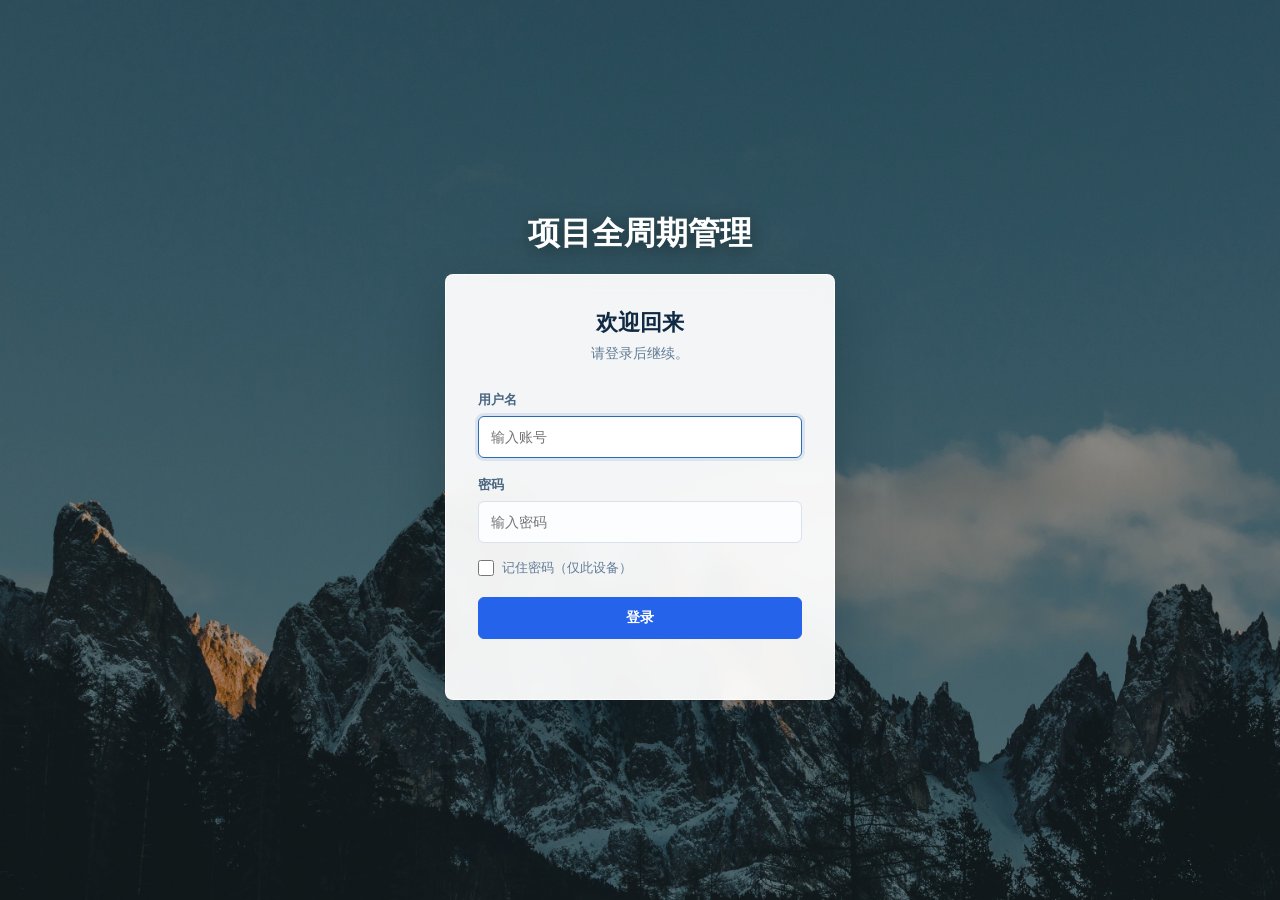
==== src/main/resources/static/login.html @ 6c6a0ad5 "前端改版：系统管理二级模块、左侧导航布局与蓝色主题 - 系统管理拆分为用户/角色/项目管理二级模块，侧栏可展开收起 - 登录默认进入系统管理；非管理员仅可见用户管理（只读） - 导航与按钮水波纹点击动" ====
<!DOCTYPE html>
<html lang="zh-CN">
<head>
  <meta charset="UTF-8">
  <meta name="viewport" content="width=device-width, initial-scale=1.0">
  <title>&#39033;&#30446;&#20840;&#21608;&#26399;&#31649;&#29702; - &#30331;&#24405;</title>
  <link rel="stylesheet" href="css/style.css?v=20260812-3">
  <style>
    :root {
      --ink: #102a43;
      --muted: #627d98;
      --line: #d9e2ec;
      --teal: #2563eb;
      --teal-dark: #1d4ed8;
      --blue: #2b6cb0;
    }
    body.auth-page {
      min-height: 100vh;
      display: grid;
      place-items: center;
      padding: 28px;
      background: #0c4652 url('images/login-mountain.jpg') center / cover no-repeat fixed;
      color: var(--ink);
    }
    body.auth-page::before {
      content: '';
      position: fixed;
      inset: 0;
      background: rgba(5, 31, 38, 0.36);
      pointer-events: none;
    }
    .auth-shell {
      position: relative;
      z-index: 1;
      width: min(92vw, 390px);
    }
    .auth-brand {
      margin-bottom: 22px;
      text-align: center;
      color: #fff;
      text-shadow: 0 3px 18px rgba(0, 0, 0, 0.42);
    }
    .auth-brand h1 {
      margin: 14px 0 0;
      font-size: 32px;
      line-height: 1.2;
      letter-spacing: 0;
    }
    .auth-card {
      width: 100%;
      padding: 34px 32px 28px;
      border: 1px solid rgba(255, 255, 255, 0.72);
      border-radius: 8px;
      background: rgba(255, 255, 255, 0.94);
      box-shadow: 0 22px 55px rgba(10, 31, 42, 0.28);
      backdrop-filter: blur(10px);
    }
    .auth-card h2 {
      margin: 0 0 8px;
      color: var(--ink);
      font-size: 22px;
      line-height: 1.25;
      text-align: center;
    }
    .auth-card > p {
      margin: 0 0 28px;
      color: var(--muted);
      font-size: 14px;
      text-align: center;
    }
    .auth-form label {
      display: block;
      margin-bottom: 18px;
      color: #486581;
      font-size: 13px;
      font-weight: 600;
    }
    .auth-form input[type="text"],
    .auth-form input[type="password"] {
      display: block;
      width: 100%;
      height: 42px;
      margin-top: 7px;
      padding: 0 12px;
      border: 1px solid var(--line);
      border-radius: 6px;
      background: #fbfdff;
      color: var(--ink);
      font-size: 14px;
      outline: none;
      transition: border-color 0.15s, box-shadow 0.15s, background 0.15s;
    }
    .auth-form input[type="text"]:focus,
    .auth-form input[type="password"]:focus {
      border-color: var(--blue);
      box-shadow: 0 0 0 3px rgba(43, 108, 176, 0.12);
      background: #fff;
    }
    .auth-remember {
      display: inline-flex !important;
      align-items: center;
      gap: 8px;
      margin: -2px 0 20px !important;
      color: var(--muted) !important;
      font-size: 13px !important;
      font-weight: 400 !important;
      cursor: pointer;
      user-select: none;
    }
    .auth-remember input {
      width: 16px;
      height: 16px;
      margin: 0;
      accent-color: var(--teal);
      cursor: pointer;
    }
    .auth-actions .btn {
      width: 100%;
      min-height: 42px;
      border-radius: 6px;
      background: var(--teal);
      border-color: var(--teal);
      font-weight: 600;
    }
    .auth-actions .btn:hover {
      background: var(--teal-dark);
      border-color: var(--teal-dark);
    }
    .auth-message {
      min-height: 20px;
      margin-top: 12px;
      color: #c0392b;
      font-size: 13px;
    }
    @media (max-width: 520px) {
      body.auth-page { padding: 18px; }
      .auth-brand h1 { font-size: 28px; }
      .auth-card { padding: 30px 24px 24px; }
    }
  </style>
</head>
<body class="auth-page">
  <main class="auth-shell">
    <header class="auth-brand">
      <h1>&#39033;&#30446;&#20840;&#21608;&#26399;&#31649;&#29702;</h1>
    </header>

    <section class="auth-card">
      <h2>&#27426;&#36814;&#22238;&#26469;</h2>
      <p>&#35831;&#30331;&#24405;&#21518;&#32487;&#32493;&#12290;</p>
      <form id="loginForm" class="auth-form">
        <label>&#29992;&#25143;&#21517;
          <input type="text" id="loginUsername" required maxlength="50" autocomplete="username" placeholder="&#36755;&#20837;&#36134;&#21495;">
        </label>
        <label>&#23494;&#30721;
          <input type="password" id="loginPassword" required maxlength="100" autocomplete="current-password" placeholder="&#36755;&#20837;&#23494;&#30721;">
        </label>
        <label class="auth-remember">
          <input type="checkbox" id="rememberPassword">
          <span>&#35760;&#20303;&#23494;&#30721;&#65288;&#20165;&#27492;&#35774;&#22791;&#65289;</span>
        </label>
        <div class="auth-actions">
          <button type="submit" class="btn btn-primary">&#30331;&#24405;</button>
        </div>
        <div id="loginMessage" class="auth-message"></div>
      </form>
    </section>
  </main>

  <script>
    const TOKEN_KEY = 'bugclose_token';
    const REMEMBERED_USERNAME_KEY = 'bugclose_remembered_username';
    const REMEMBERED_PASSWORD_KEY = 'bugclose_remembered_password';
    const LOGIN_API = '/api/auth/login';

    const usernameEl = document.getElementById('loginUsername');
    const passwordEl = document.getElementById('loginPassword');
    const rememberEl = document.getElementById('rememberPassword');
    const messageEl = document.getElementById('loginMessage');
    const getToken = () => localStorage.getItem(TOKEN_KEY);
    const setToken = (token) => {
      if (token) localStorage.setItem(TOKEN_KEY, token);
      else localStorage.removeItem(TOKEN_KEY);
    };
    const getNextUrl = () => {
      const params = new URLSearchParams(location.search);
      const next = params.get('next');
      return next && next.startsWith('/') ? next : '/';
    };
    const showMessage = (msg) => { messageEl.textContent = msg || ''; };
    const clearRememberedPassword = () => {
      localStorage.removeItem(REMEMBERED_USERNAME_KEY);
      localStorage.removeItem(REMEMBERED_PASSWORD_KEY);
    };

    const rememberedUsername = localStorage.getItem(REMEMBERED_USERNAME_KEY);
    const rememberedPassword = localStorage.getItem(REMEMBERED_PASSWORD_KEY);
    if (rememberedUsername && rememberedPassword) {
      usernameEl.value = rememberedUsername;
      passwordEl.value = rememberedPassword;
      rememberEl.checked = true;
    }

    if (getToken()) {
      location.replace(getNextUrl());
    }

    document.getElementById('loginForm').addEventListener('submit', async (e) => {
      e.preventDefault();
      showMessage('');
      const username = usernameEl.value.trim();
      const password = passwordEl.value;
      if (!username || !password) {
        showMessage('\u8bf7\u586b\u5199\u7528\u6237\u540d\u548c\u5bc6\u7801');
        return;
      }
      try {
        const resp = await fetch(LOGIN_API, {
          method: 'POST',
          headers: { 'Content-Type': 'application/json' },
          body: JSON.stringify({ username, password }),
        });
        const data = await resp.json().catch(() => null);
        if (!resp.ok) {
          throw new Error((data && data.error) || `\u767b\u5f55\u5931\u8d25 (${resp.status})`);
        }
        if (rememberEl.checked) {
          localStorage.setItem(REMEMBERED_USERNAME_KEY, username);
          localStorage.setItem(REMEMBERED_PASSWORD_KEY, password);
        } else {
          clearRememberedPassword();
        }
        setToken(data.token);
        location.replace(getNextUrl());
      } catch (err) {
        showMessage(err.message || '\u767b\u5f55\u5931\u8d25');
      }
    });

    usernameEl.focus();
  </script>
</body>
</html>
---- src/main/resources/static/css/style.css ----
/* ===== 全局 ===== */
* { box-sizing: border-box; margin: 0; padding: 0; }
body {
  font-family: "Microsoft YaHei", "Segoe UI", sans-serif;
  background: #f4f6f9;
  color: #333;
  font-size: 14px;
}
.hidden { display: none !important; }

/* ===== 左侧边栏布局 ===== */
.app-layout { display: flex; min-height: 100vh; }
.sidebar {
  width: 210px; flex-shrink: 0;
  display: flex; flex-direction: column;
  padding: 18px 12px 14px;
  background: #fff;
  border-right: 1px solid #e2e8f0;
  box-shadow: 2px 0 8px rgba(0, 0, 0, 0.04);
  position: sticky; top: 0; height: 100vh;
  overflow-y: auto;
}
.sidebar h1 {
  font-size: 18px; color: #2563eb;
  padding: 0 8px 14px; margin-bottom: 12px;
  border-bottom: 1px solid #eef2f7;
  white-space: nowrap;
}
.sidebar nav { display: flex; flex-direction: column; gap: 6px; flex: 1; }
.app-main { flex: 1; min-width: 0; }
.nav-btn {
  position: relative; overflow: hidden;
  width: 100%; text-align: left;
  border: 1px solid #bfdbfe;
  background: #dbeafe;
  padding: 9px 14px;
  font-size: 14px;
  cursor: pointer;
  border-radius: 6px;
  color: #1e40af;
  transition: background .18s, color .18s, transform .12s, box-shadow .18s;
}
.nav-btn:hover { background: #bfdbfe; color: #1e3a8a; }
.nav-btn:active { transform: scale(0.94); }
.nav-btn.active {
  background: #2563eb; color: #fff; border-color: #2563eb; font-weight: 600;
  box-shadow: 0 3px 10px rgba(37, 99, 235, 0.35);
}
.nav-btn.active:hover { background: #1d4ed8; color: #fff; }

/* 导航/二级 tab 点击水波纹 */
.tab-ripple {
  position: absolute; border-radius: 50%; pointer-events: none;
  background: rgba(255, 255, 255, 0.55);
  transform: scale(0);
  animation: admin-ripple 0.6s ease-out forwards;
}
@keyframes admin-ripple {
  to { transform: scale(2.4); opacity: 0; }
}

/* ===== 按钮 ===== */
.btn {
  padding: 7px 16px;
  border: 1px solid #d0d5dd;
  background: #fff;
  border-radius: 6px;
  cursor: pointer;
  font-size: 14px;
  transition: all .15s;
}
.btn:hover { border-color: #2563eb; color: #2563eb; }
.btn-primary {
  background: #2563eb;
  border-color: #2563eb;
  color: #fff;
}
.btn-primary:hover { background: #c2402f; color: #fff; }
.btn-sm { padding: 3px 10px; font-size: 12px; }
.btn-danger:hover { border-color: #e02424; color: #e02424; }

/* ===== 视图容器 ===== */
.view { padding: 20px 24px; max-width: 1280px; margin: 0 auto; }
.view-wide { max-width: 1720px; }

/* ===== 视图切换动画 ===== */
@keyframes viewFadeIn {
  from { opacity: 0; transform: translateY(8px); }
  to   { opacity: 1; transform: translateY(0); }
}
.view-animate-in {
  animation: viewFadeIn .25s ease-out both;
}

/* Bug 列表：左侧项目栏 + 右侧列表（两列等高拉伸，底部对齐） */
.view-with-sidebar { display: flex; gap: 16px; align-items: stretch; }
.list-main { flex: 1; min-width: 0; display: flex; flex-direction: column; }
.list-main .pager { margin-top: auto; }
.list-main .bug-table { margin-bottom: 12px; }

/* ===== 筛选栏 ===== */
.filter-bar {
  display: flex;
  gap: 10px;
  flex-wrap: wrap;
  background: #fff;
  padding: 14px 16px;
  border-radius: 8px;
  margin-bottom: 16px;
  box-shadow: 0 1px 3px rgba(0,0,0,.06);
}
.filter-bar input, .filter-bar select {
  padding: 7px 10px;
  border: 1px solid #d0d5dd;
  border-radius: 6px;
  font-size: 14px;
  outline: none;
}
.filter-bar input:focus, .filter-bar select:focus { border-color: #2563eb; }
#fKeyword { width: 220px; }
#fAssignee { width: 120px; }

/* ===== 表格 ===== */
.bug-table {
  width: 100%;
  border-collapse: collapse;
  background: #fff;
  border-radius: 8px;
  overflow: hidden;
  box-shadow: 0 1px 3px rgba(0,0,0,.06);
}
.bug-table th, .bug-table td {
  padding: 10px 12px;
  text-align: left;
  border-bottom: 1px solid #eef0f3;
}
.bug-table th { background: #fafbfc; font-weight: 600; color: #555; white-space: nowrap; }
.bug-table tbody tr { height: 43px; }
.bug-table tbody tr:hover { background: #fdf6f5; }
.bug-table tbody tr.filler-row:hover, .bug-table tbody tr.empty-row:hover { background: transparent; }
.empty-row td { text-align: center; color: #999; }
.bug-title-cell { max-width: 380px; overflow: hidden; text-overflow: ellipsis; white-space: nowrap; }
.seq-col { width: 56px; text-align: center; color: #888; }
.empty-tip { text-align: center; color: #999; padding: 40px 0; }

/* ===== 分页栏 ===== */
.pager {
  display: flex;
  align-items: center;
  justify-content: flex-end;
  gap: 8px;
  background: #fff;
  padding: 10px 16px;
  border-radius: 8px;
  margin-top: 12px;
  box-shadow: 0 1px 3px rgba(0,0,0,.06);
}
.pager-total { color: #888; font-size: 13px; margin-right: auto; }
.pager-size {
  padding: 5px 8px;
  border: 1px solid #d0d5dd;
  border-radius: 6px;
  font-size: 13px;
  outline: none;
}
.pager-btn {
  min-width: 30px;
  height: 30px;
  padding: 0 9px;
  border: 1px solid #d0d5dd;
  background: #fff;
  border-radius: 6px;
  cursor: pointer;
  font-size: 13px;
  color: #444;
  transition: all .15s;
}
.pager-btn:hover:not(:disabled) { border-color: #2563eb; color: #2563eb; }
.pager-btn.active { background: #2563eb; border-color: #2563eb; color: #fff; }
.pager-btn:disabled { color: #bbb; cursor: not-allowed; background: #f7f8fa; }
.pager-ellipsis { color: #999; padding: 0 2px; }

/* ===== 标签 ===== */
.tag {
  display: inline-block;
  padding: 2px 10px;
  border-radius: 10px;
  font-size: 12px;
  white-space: nowrap;
}
.sev-CRITICAL { background: #fde8e8; color: #c81e1e; }
.sev-HIGH     { background: #fef3e2; color: #c2710c; }
.sev-MEDIUM   { background: #e8f1fd; color: #1a56db; }
.sev-LOW      { background: #eef2f5; color: #64748b; }

.pri-URGENT { background: #fde8e8; color: #c81e1e; }
.pri-HIGH   { background: #fef3e2; color: #c2710c; }
.pri-MEDIUM { background: #e8f1fd; color: #1a56db; }
.pri-LOW    { background: #eef2f5; color: #64748b; }

.st-NEW         { background: #e8f1fd; color: #1a56db; }
.st-IN_PROGRESS { background: #fef3e2; color: #c2710c; }
.st-RESOLVED    { background: #e6f6ec; color: #05803c; }
.st-CLOSED      { background: #eef2f5; color: #64748b; }

.proj-tag   { background: #f3e8fd; color: #7e22ce; }
.proj-count { background: #e8f1fd; color: #1a56db; font-weight: 600; }
.proj-count.zero { background: #eef2f5; color: #94a3b8; font-weight: 400; }

/* 文档库：分类标签配色 */
.doc-cat-REQUIREMENT { background: #e8f1fd; color: #1a56db; }
.doc-cat-DESIGN      { background: #f3e8fd; color: #7e22ce; }
.doc-cat-TEST        { background: #e6f7ee; color: #05803c; }
.doc-cat-MANUAL      { background: #fef3e2; color: #c2710c; }
.doc-cat-MEETING     { background: #fdf0e8; color: #b45309; }
.doc-cat-OTHER       { background: #eef2f5; color: #64748b; }

/* 版本历史：最新版本标记与弹窗内表格 */
.doc-latest { background: #e6f7ee; color: #05803c; font-size: 12px; }
.doc-his-table { margin-top: 12px; }

/* 测试用例：执行状态标签配色 */
.cs-NOT_RUN { background: #eef2f5; color: #64748b; }
.cs-PASS    { background: #e6f7ee; color: #05803c; }
.cs-FAIL    { background: #fde8e8; color: #c81e1e; }
.cs-BLOCKED { background: #fef3e2; color: #c2710c; }

/* 测试用例：优先级标签配色 */
.cp-P0 { background: #fde8e8; color: #c81e1e; }
.cp-P1 { background: #fdf0e8; color: #e8705f; }
.cp-P2 { background: #e8f1fd; color: #1a56db; }
.cp-P3 { background: #eef2f5; color: #94a3b8; }

/* 需求管理：状态标签 */
.rs-DRAFT      { background: #eef2f5; color: #64748b; }
.rs-REVIEWING  { background: #fef3e2; color: #c2710c; }
.rs-APPROVED   { background: #e8f1fd; color: #1a56db; }
.rs-IN_PROGRESS{ background: #f3e8fd; color: #7e22ce; }
.rs-COMPLETED  { background: #e6f7ee; color: #05803c; }
.rs-REJECTED   { background: #fde8e8; color: #c81e1e; }

/* ===== 用例导入弹窗 ===== */
.import-steps p { margin-bottom: 12px; color: #444; line-height: 1.8; }
.import-steps .btn-sm { margin-left: 8px; }
.import-steps input[type="file"] { display: block; margin-top: 6px; font-size: 13px; }
.import-preview { max-height: 320px; overflow: auto; border: 1px solid #e5e7eb; border-radius: 6px; padding: 10px; margin-top: 4px; }
.import-preview .bug-table td { white-space: nowrap; max-width: 180px; overflow: hidden; text-overflow: ellipsis; }
.import-row-error td { background: #fde8e8; }
.import-error-text { color: #c81e1e; }

/* ===== 用例详情弹窗：与新建表单一致的展现 ===== */
.detail-field { display: block; margin-bottom: 12px; font-weight: 600; color: #444; font-size: 14px; }
.detail-field-box {
  margin-top: 5px;
  padding: 8px 10px;
  border: 1px solid #e3e7ee;
  border-radius: 6px;
  background: #f8f9fa;
  font-size: 14px;
  font-weight: 400;
  color: #333;
  min-height: 36px;
}
.detail-field-multi { white-space: pre-wrap; min-height: 64px; }
.detail-section-title {
  margin: 18px 0 12px;
  padding-top: 14px;
  border-top: 1px dashed #e0e3e8;
  font-weight: 600;
  font-size: 13px;
  color: #2563eb;
}

/* ===== 左侧项目栏 ===== */
.proj-sidebar {
  width: 260px;
  flex-shrink: 0;
  background: #fff;
  border-radius: 8px;
  box-shadow: 0 1px 3px rgba(0,0,0,.06);
  display: flex;
  flex-direction: column;
}
.proj-sidebar-head {
  display: flex;
  align-items: center;
  justify-content: space-between;
  padding: 12px 14px;
  border-bottom: 1px solid #eef0f3;
  font-weight: 600;
  color: #555;
}
.proj-add-btn {
  width: 24px;
  height: 24px;
  border: 1px dashed #d0d5dd;
  border-radius: 6px;
  background: transparent;
  color: #888;
  font-size: 14px;
  line-height: 1;
  cursor: pointer;
  transition: all .15s;
}
.proj-add-btn:hover { border-color: #2563eb; color: #2563eb; }
.proj-list { list-style: none; padding: 8px; overflow-y: auto; flex: 1; }
.proj-item {
  display: flex;
  align-items: center;
  gap: 6px;
  padding: 8px 10px;
  border-radius: 6px;
  cursor: pointer;
  color: #444;
  transition: background .15s;
}
.proj-item:hover { background: #f5f6f8; }
.proj-item.active { background: #dbeafe; color: #2563eb; font-weight: 600; }
.proj-item-name {
  flex: 1;
  min-width: 0;
  overflow: hidden;
  text-overflow: ellipsis;
  white-space: nowrap;
}
.proj-item-count {
  font-size: 12px;
  background: #e8f1fd;
  color: #1a56db;
  border-radius: 10px;
  padding: 1px 8px;
  font-weight: 600;
  flex-shrink: 0;
}
.proj-item-count.zero { background: #eef2f5; color: #94a3b8; font-weight: 400; }
/* 悬停时计数换成编辑/删除操作 */
.proj-item-ops { display: none; gap: 2px; flex-shrink: 0; }
.proj-item:hover .proj-item-count { display: none; }
.proj-item:hover .proj-item-ops { display: flex; }
.proj-item-ops button {
  width: 22px;
  height: 22px;
  border: none;
  border-radius: 4px;
  background: transparent;
  color: #888;
  font-size: 13px;
  line-height: 1;
  cursor: pointer;
}
.proj-item-ops button:hover { background: #fff; color: #2563eb; }
.proj-list-empty { padding: 14px 10px; color: #aaa; font-size: 13px; text-align: center; list-style: none; }

/* 侧栏分页（固定贴底，与右侧分页栏底部对齐） */
.proj-pager {
  display: flex;
  align-items: center;
  gap: 6px;
  padding: 8px 10px;
  border-top: 1px solid #eef0f3;
  margin-top: auto;
}
.proj-pager select {
  flex: 1;
  min-width: 0;
  padding: 4px 4px;
  border: 1px solid #d0d5dd;
  border-radius: 6px;
  font-size: 12px;
  outline: none;
  color: #555;
}
.proj-pager button {
  width: 24px;
  height: 24px;
  border: 1px solid #d0d5dd;
  border-radius: 6px;
  background: #fff;
  cursor: pointer;
  color: #555;
  line-height: 1;
  transition: all .15s;
}
.proj-pager button:hover:not(:disabled) { border-color: #2563eb; color: #2563eb; }
.proj-pager button:disabled { color: #ccc; cursor: not-allowed; }
#projPageInfo { font-size: 12px; color: #777; min-width: 28px; text-align: center; }

/* ===== 操作列 ===== */
.op-cell { white-space: nowrap; display: flex; gap: 6px; }

/* ===== 弹窗 ===== */
.modal-mask {
  position: fixed;
  inset: 0;
  background: rgba(0,0,0,.45);
  display: flex;
  align-items: center;
  justify-content: center;
  z-index: 100;
  opacity: 0;
  visibility: hidden;
  pointer-events: none;
  transition: opacity .25s ease, visibility .25s ease;
}
.modal-mask.modal-visible {
  opacity: 1;
  visibility: visible;
  pointer-events: auto;
}
.modal-mask.modal-visible .modal {
  transform: scale(1);
  opacity: 1;
}
.modal {
  background: #fff;
  border-radius: 10px;
  padding: 24px;
  width: 520px;
  max-width: 92vw;
  max-height: 88vh;
  overflow-y: auto;
  transform: scale(.92);
  opacity: 0;
  transition: transform .28s cubic-bezier(.4,0,.2,1), opacity .25s ease;
}
.modal-sm { width: 400px; }
.modal-lg { width: 760px; }
.modal-lg textarea { min-height: 120px; }
.modal h2 { font-size: 17px; margin-bottom: 16px; }
.modal label {
  display: block;
  margin-bottom: 12px;
  font-weight: 600;
  color: #444;
}
.modal input[type=text], .modal textarea, .modal select {
  display: block;
  width: 100%;
  margin-top: 5px;
  padding: 8px 10px;
  border: 1px solid #d0d5dd;
  border-radius: 6px;
  font-size: 14px;
  font-weight: 400;
  font-family: inherit;
  outline: none;
}
.modal input:focus, .modal textarea:focus, .modal select:focus { border-color: #2563eb; }
.form-row { display: flex; gap: 14px; }
.form-row label { flex: 1; }
.form-row .detail-field { flex: 1; }
.required { color: #e02424; }
.modal-actions {
  display: flex;
  justify-content: flex-end;
  gap: 10px;
  margin-top: 18px;
}
.trans-info { margin-bottom: 14px; color: #666; }

/* ===== 图片上传区 ===== */
.image-grid {
  display: flex;
  flex-wrap: wrap;
  gap: 10px;
  margin-top: 8px;
}
.image-add-box {
  width: 96px;
  height: 96px;
  border: 2px dashed #d0d5dd;
  border-radius: 8px;
  display: flex;
  flex-direction: column;
  align-items: center;
  justify-content: center;
  cursor: pointer;
  color: #999;
  transition: all .15s;
  user-select: none;
}
.image-add-box:hover { border-color: #2563eb; color: #2563eb; }
.image-add-icon { font-size: 26px; line-height: 1; font-weight: 300; }
.image-add-text { font-size: 12px; margin-top: 4px; font-weight: 400; }
.image-item {
  position: relative;
  width: 96px;
  height: 96px;
  border: 1px solid #e5e7eb;
  border-radius: 8px;
  background: #fafbfc;
  overflow: hidden;
}
/* 缩略图按原始宽高比完整展示，不裁切 */
.image-item img {
  width: 100%;
  height: 100%;
  object-fit: contain;
  display: block;
  cursor: zoom-in;
}
.image-item.uploading::after {
  content: '上传中…';
  position: absolute;
  inset: 0;
  display: flex;
  align-items: center;
  justify-content: center;
  background: rgba(255,255,255,.75);
  font-size: 12px;
  color: #666;
}
.image-remove {
  position: absolute;
  top: 2px;
  right: 2px;
  width: 20px;
  height: 20px;
  border: none;
  border-radius: 50%;
  background: rgba(0,0,0,.55);
  color: #fff;
  font-size: 12px;
  line-height: 20px;
  text-align: center;
  cursor: pointer;
  padding: 0;
}
.image-remove:hover { background: #e02424; }

/* 大图预览：按原比例完整展示 */
.img-preview-large {
  max-width: 90vw;
  max-height: 88vh;
  border-radius: 8px;
  cursor: zoom-out;
  background: #fff;
}

/* ===== Bug 详情 ===== */
.detail-row {
  display: flex;
  margin-bottom: 12px;
  font-size: 14px;
}
.detail-label {
  width: 90px;
  flex-shrink: 0;
  color: #888;
  font-weight: 600;
}
.detail-value { color: #333; word-break: break-all; }
.detail-desc {
  white-space: pre-wrap;
  background: #f8f9fa;
  border: 1px solid #eef0f2;
  border-radius: 6px;
  padding: 10px 12px;
  line-height: 1.6;
  max-height: 220px;
  overflow-y: auto;
}
.detail-empty { color: #aaa; }

/* ===== 统计看板 ===== */
.stat-cards {
  display: grid;
  grid-template-columns: repeat(auto-fit, minmax(150px, 1fr));
  gap: 14px;
  margin-bottom: 20px;
}
.stat-card {
  background: #fff;
  border-radius: 8px;
  padding: 18px;
  text-align: center;
  box-shadow: 0 1px 3px rgba(0,0,0,.06);
}
.stat-card .num { font-size: 28px; font-weight: 700; }
.stat-card .label { color: #777; margin-top: 4px; }

.chart-grid {
  display: grid;
  grid-template-columns: repeat(auto-fit, minmax(320px, 1fr));
  gap: 16px;
}
.chart-box {
  background: #fff;
  border-radius: 8px;
  padding: 18px;
  box-shadow: 0 1px 3px rgba(0,0,0,.06);
}
.chart-box h3 { font-size: 15px; margin-bottom: 14px; color: #444; }

.bar-row { display: flex; align-items: center; gap: 8px; margin-bottom: 10px; }
.bar-label { width: 70px; text-align: right; color: #666; font-size: 13px; flex-shrink: 0; overflow: hidden; text-overflow: ellipsis; white-space: nowrap; }
.bar-track { flex: 1; background: #f0f2f5; border-radius: 4px; height: 20px; overflow: hidden; }
.bar-fill {
  height: 100%;
  background: linear-gradient(90deg, #60a5fa, #2563eb);
  border-radius: 4px;
  transition: width .4s;
  min-width: 2px;
}
.bar-fill.zero { background: transparent; }
.bar-count { width: 36px; font-size: 13px; color: #444; }

/* ===== 项目 Bug 汇总分析（可折叠，默认收起避免撑高页面） ===== */
.proj-summary { margin-top: 16px; }
.proj-summary > summary {
  font-size: 15px;
  color: #444;
  font-weight: 600;
  cursor: pointer;
  user-select: none;
  padding: 10px 14px;
  background: #fff;
  border-radius: 8px;
  box-shadow: 0 1px 3px rgba(0,0,0,.06);
  list-style: none;
}
.proj-summary > summary::-webkit-details-marker { display: none; }
.proj-summary > summary::before { content: '▸'; margin-right: 8px; color: #999; transition: transform .15s; display: inline-block; }
.proj-summary[open] > summary::before { transform: rotate(90deg); }
.proj-summary > summary:hover { color: #1a56db; }
.proj-summary .summary-hint { font-size: 12px; font-weight: 400; color: #aaa; margin-left: 10px; }
.proj-summary[open] > summary { margin-bottom: 12px; }
.stack-legend {
  display: flex;
  flex-wrap: wrap;
  gap: 12px;
  font-size: 12px;
  color: #666;
  margin-bottom: 12px;
}
.legend-dot {
  display: inline-block;
  width: 10px;
  height: 10px;
  border-radius: 2px;
  margin-right: 4px;
  vertical-align: -1px;
}
.stack-fill {
  display: flex;
  height: 100%;
  border-radius: 4px;
  overflow: hidden;
  min-width: 2px;
}
.chart-empty { color: #aaa; text-align: center; padding: 20px 0; font-size: 13px; }

/* ===== Toast ===== */
.toast {
  position: fixed;
  top: 72px;
  left: 50%;
  transform: translateX(-50%) translateY(-10px);
  background: rgba(40,40,40,.9);
  color: #fff;
  padding: 10px 22px;
  border-radius: 8px;
  z-index: 200;
  font-size: 14px;
  opacity: 0;
  pointer-events: none;
  transition: opacity .25s ease, transform .25s ease;
}
.toast.toast-show {
  opacity: 1;
  transform: translateX(-50%) translateY(0);
  pointer-events: auto;
}
.toast.error { background: rgba(200,30,30,.92); }

/* ===== 登录遮罩 ===== */
.login-mask {
  background: rgba(15, 23, 42, 0.55);
  z-index: 2000;
  display: flex;
  align-items: center;
  justify-content: center;
}
.login-modal {
  background: #fff;
  border-radius: 12px;
  padding: 32px 28px;
  box-shadow: 0 12px 40px rgba(0, 0, 0, 0.25);
  width: 360px;
  max-width: 92vw;
}
.login-modal h2 { font-size: 20px; margin-bottom: 20px; color: #2563eb; }
.login-modal label { display: block; margin-bottom: 16px; font-size: 13px; color: #475569; }
.login-modal input {
  display: block; width: 100%; margin-top: 6px; padding: 9px 12px;
  border: 1px solid #d8dee9; border-radius: 6px; font-size: 14px;
}
.login-modal input:focus { border-color: #2563eb; outline: none; }
.login-modal .modal-actions { margin-top: 8px; }
.login-modal .modal-actions .btn { width: 100%; padding: 10px; }
.login-hint { margin-top: 14px; font-size: 12px; color: #94a3b8; text-align: center; }

/* ===== 侧栏用户区 ===== */
.sidebar-user {
  display: flex; flex-direction: column; gap: 10px;
  padding: 12px 8px 2px; margin-top: 10px;
  border-top: 1px solid #eef2f7;
}
.sidebar-user .current-user {
  font-size: 13px; color: #475569;
  overflow: hidden; text-overflow: ellipsis; white-space: nowrap;
}
.sidebar-user .btn { width: 100%; }

/* ===== 系统管理 ===== */
/* 侧栏二级菜单（系统管理 → 用户/角色/项目管理） */
.nav-group { display: flex; flex-direction: column; gap: 4px; }
.nav-btn[data-view="admin"] { padding-right: 30px; }
.nav-btn[data-view="admin"]::after {
  content: '▾';
  position: absolute; right: 12px; top: 50%;
  transform: translateY(-50%);
  font-size: 11px; opacity: .75;
  transition: transform .2s;
}
.nav-btn.expanded::after { transform: translateY(-50%) rotate(180deg); }
.nav-sub {
  display: none;
  flex-direction: column; gap: 4px;
  margin: 2px 0 4px;
  padding-left: 14px;
  border-left: 2px solid #bfdbfe;
}
.nav-sub.open { display: flex; }
.nav-sub-btn {
  position: relative; overflow: hidden;
  width: 100%; text-align: left;
  border: 1px solid transparent;
  background: transparent;
  padding: 8px 12px;
  font-size: 13px;
  cursor: pointer;
  border-radius: 6px;
  color: #475569;
  transition: background .18s, color .18s, transform .12s;
}
.nav-sub-btn:hover { background: #dbeafe; color: #1e3a8a; }
.nav-sub-btn:active { transform: scale(0.96); }
.nav-sub-btn.active { background: #2563eb; color: #fff; font-weight: 600; }
.nav-sub-btn.active:hover { background: #1d4ed8; color: #fff; }

.admin-panel .filter-bar { display: flex; align-items: center; gap: 12px; margin-bottom: 12px; }

.admin-title { font-weight: 600; font-size: 16px; color: #333; }

/* 用户表格角色标签 */
.tag.role-admin { background: #7e22ce; color: #fff; }
.tag.role-user { background: #1a56db; color: #fff; }

/* 角色表格标签 */
.tag.role-builtin { background: #f59e0b; color: #fff; }
.tag.role-custom { background: #0e7490; color: #fff; }

/* 表格中的角色编码 / 项目编号 */
.role-code {
  font-family: Consolas, Menlo, monospace;
  font-size: 12px; color: #334155;
  background: #f1f5f9; border: 1px solid #e2e8f0;
  border-radius: 4px; padding: 1px 6px;
}

/* 用户表单绑定项目区 */
.user-project-bind {
  display: flex; flex-wrap: wrap; gap: 10px 18px;
  margin-top: 8px; padding: 12px;
  border: 1px solid #e2e8f0; border-radius: 6px; background: #f8fafc;
}
.user-project-bind .bind-item {
  display: inline-flex; align-items: center; gap: 6px;
  font-size: 13px; color: #333; margin: 0; cursor: pointer;
}
.user-project-bind .bind-item input { cursor: pointer; }
.user-enabled-label {
  display: inline-flex; align-items: center; gap: 6px;
  font-size: 13px; color: #333; margin-bottom: 12px; cursor: pointer;
}

/* 系统管理只读提示 */
.admin-hint { flex: 1; font-size: 12px; color: #94a3b8; }
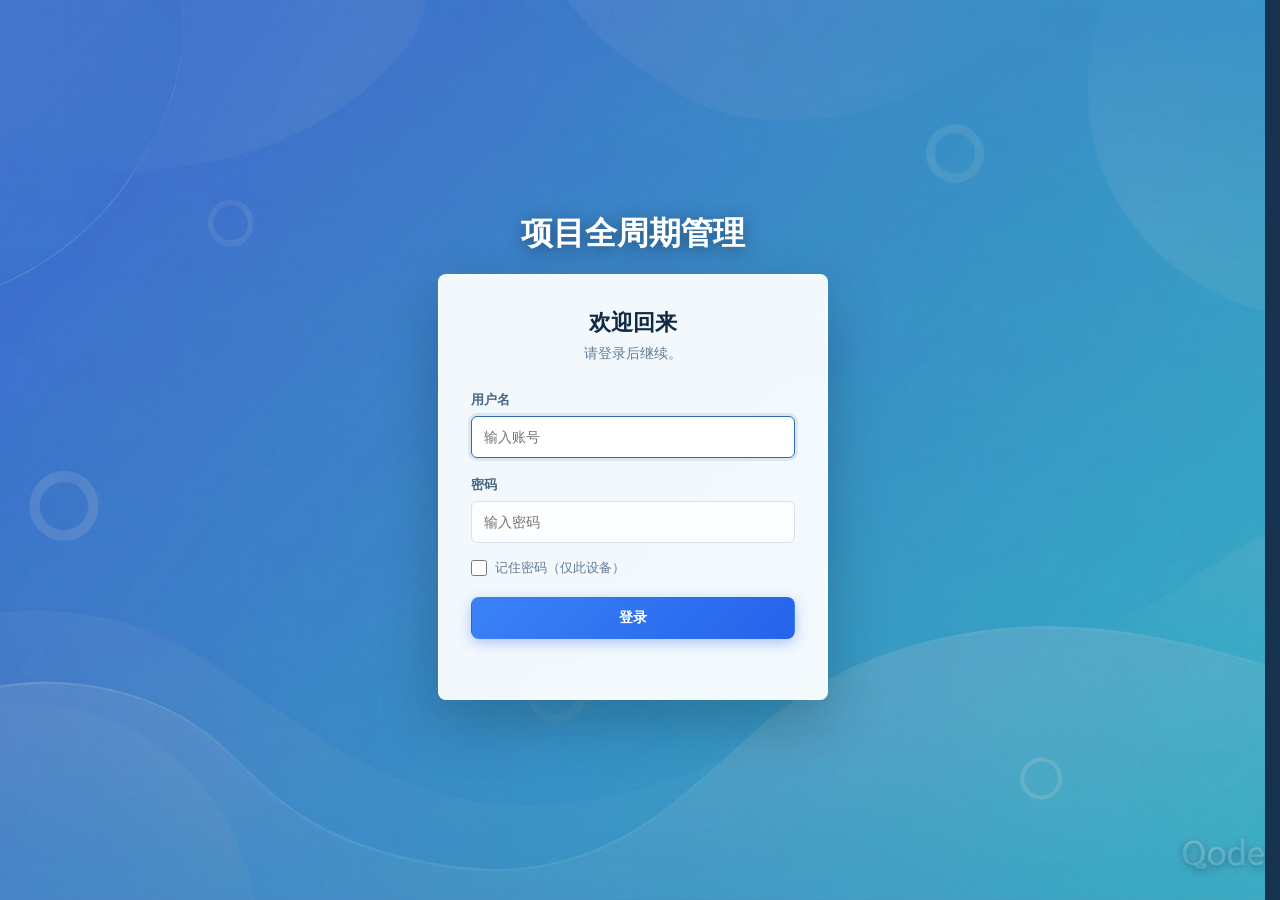
==== commit 831aeb9e: "看板多维度统计、汇总悬浮弹窗与整体视觉优化 - 新增 /api/dashboard/statistics：Bug/用例/需求/文档四维统计，看板增加概览卡片与分布图表 - 各模块汇总分析改为悬浮弹窗展" ====
--- a/src/main/resources/static/login.html
+++ b/src/main/resources/static/login.html
@@ -4,7 +4,7 @@
   <meta charset="UTF-8">
   <meta name="viewport" content="width=device-width, initial-scale=1.0">
   <title>&#39033;&#30446;&#20840;&#21608;&#26399;&#31649;&#29702; - &#30331;&#24405;</title>
-  <link rel="stylesheet" href="css/style.css?v=20260812-3">
+  <link rel="stylesheet" href="css/style.css?v=20260827-1">
   <style>
     :root {
       --ink: #102a43;
@@ -19,14 +19,14 @@
       display: grid;
       place-items: center;
       padding: 28px;
-      background: #0c4652 url('images/login-mountain.jpg') center / cover no-repeat fixed;
+      background: #16324f url('images/login-bg.png') center / cover no-repeat fixed;
       color: var(--ink);
     }
     body.auth-page::before {
       content: '';
       position: fixed;
       inset: 0;
-      background: rgba(5, 31, 38, 0.36);
+      background: rgba(15, 35, 60, 0.18);
       pointer-events: none;
     }
     .auth-shell {
@@ -117,14 +117,16 @@
     .auth-actions .btn {
       width: 100%;
       min-height: 42px;
-      border-radius: 6px;
-      background: var(--teal);
-      border-color: var(--teal);
+      border-radius: 8px;
+      background: linear-gradient(135deg, #3b82f6, #2563eb);
+      border-color: transparent;
       font-weight: 600;
+      box-shadow: 0 4px 14px rgba(37, 99, 235, 0.35);
     }
     .auth-actions .btn:hover {
-      background: var(--teal-dark);
-      border-color: var(--teal-dark);
+      background: linear-gradient(135deg, #2563eb, #1d4ed8);
+      border-color: transparent;
+      box-shadow: 0 6px 18px rgba(37, 99, 235, 0.45);
     }
     .auth-message {
       min-height: 20px;
--- a/src/main/resources/static/css/style.css
+++ b/src/main/resources/static/css/style.css
@@ -1,5 +1,15 @@
 /* ===== 全局 ===== */
 * { box-sizing: border-box; margin: 0; padding: 0; }
+/* 预留滚动条槽位：不同视图高度不同，滚动条出现/消失时内容宽度不再左右跳动 */
+html { scrollbar-gutter: stable; }
+:root {
+  --primary: #2563eb;
+  --primary-dark: #1d4ed8;
+  --radius: 10px;
+  --shadow-sm: 0 1px 2px rgba(16, 24, 40, 0.05);
+  --shadow-card: 0 1px 2px rgba(16, 24, 40, 0.04), 0 4px 14px rgba(16, 24, 40, 0.06);
+  --ring: 0 0 0 3px rgba(37, 99, 235, 0.16);
+}
 body {
   font-family: "Microsoft YaHei", "Segoe UI", sans-serif;
   background: #f4f6f9;
@@ -11,7 +21,7 @@
 /* ===== 左侧边栏布局 ===== */
 .app-layout { display: flex; min-height: 100vh; }
 .sidebar {
-  width: 210px; flex-shrink: 0;
+  width: 240px; flex-shrink: 0;
   display: flex; flex-direction: column;
   padding: 18px 12px 14px;
   background: #fff;
@@ -27,26 +37,27 @@
   white-space: nowrap;
 }
 .sidebar nav { display: flex; flex-direction: column; gap: 6px; flex: 1; }
-.app-main { flex: 1; min-width: 0; }
+.app-main { flex: 1; min-width: 0; display: flex; flex-direction: column; }
 .nav-btn {
   position: relative; overflow: hidden;
   width: 100%; text-align: left;
-  border: 1px solid #bfdbfe;
-  background: #dbeafe;
+  border: 1px solid #e6edf7;
+  background: #f6f9fd;
   padding: 9px 14px;
   font-size: 14px;
   cursor: pointer;
-  border-radius: 6px;
-  color: #1e40af;
-  transition: background .18s, color .18s, transform .12s, box-shadow .18s;
-}
-.nav-btn:hover { background: #bfdbfe; color: #1e3a8a; }
-.nav-btn:active { transform: scale(0.94); }
+  border-radius: 8px;
+  color: #475569;
+  transition: background .18s, color .18s, transform .12s, box-shadow .18s, border-color .18s;
+}
+.nav-btn:hover { background: #eaf1fc; border-color: #cfdffb; color: #1e40af; }
+.nav-btn:active { transform: scale(0.97); }
 .nav-btn.active {
-  background: #2563eb; color: #fff; border-color: #2563eb; font-weight: 600;
-  box-shadow: 0 3px 10px rgba(37, 99, 235, 0.35);
-}
-.nav-btn.active:hover { background: #1d4ed8; color: #fff; }
+  background: linear-gradient(135deg, #3b82f6, #2563eb);
+  color: #fff; border-color: transparent; font-weight: 600;
+  box-shadow: 0 4px 12px rgba(37, 99, 235, 0.32);
+}
+.nav-btn.active:hover { background: linear-gradient(135deg, #2563eb, #1d4ed8); color: #fff; }
 
 /* 导航/二级 tab 点击水波纹 */
 .tab-ripple {
@@ -61,42 +72,60 @@
 
 /* ===== 按钮 ===== */
 .btn {
-  padding: 7px 16px;
-  border: 1px solid #d0d5dd;
-  background: #fff;
-  border-radius: 6px;
-  cursor: pointer;
-  font-size: 14px;
-  transition: all .15s;
-}
-.btn:hover { border-color: #2563eb; color: #2563eb; }
+  padding: 8px 16px;
+  border: 1px solid #d8dee9;
+  background: #fff;
+  border-radius: 8px;
+  cursor: pointer;
+  font-size: 14px;
+  font-weight: 500;
+  color: #475569;
+  box-shadow: var(--shadow-sm);
+  transition: all .18s ease;
+}
+.btn:hover { border-color: #a8c6f7; color: var(--primary); background: #f5f8ff; box-shadow: 0 2px 8px rgba(37, 99, 235, 0.14); }
+.btn:active { transform: translateY(1px); }
+.btn:focus-visible { outline: none; box-shadow: var(--ring); }
 .btn-primary {
-  background: #2563eb;
-  border-color: #2563eb;
+  background: linear-gradient(135deg, #3b82f6, #2563eb);
+  border-color: transparent;
   color: #fff;
-}
-.btn-primary:hover { background: #c2402f; color: #fff; }
-.btn-sm { padding: 3px 10px; font-size: 12px; }
-.btn-danger:hover { border-color: #e02424; color: #e02424; }
+  box-shadow: 0 2px 8px rgba(37, 99, 235, 0.35);
+}
+.btn-primary:hover { background: linear-gradient(135deg, #2563eb, #1d4ed8); color: #fff; box-shadow: 0 4px 12px rgba(37, 99, 235, 0.42); }
+.btn-sm { padding: 4px 10px; font-size: 12px; border-radius: 6px; }
+.btn-danger { color: #c81e1e; border-color: #f3c1c1; }
+.btn-danger:hover { border-color: #e02424; color: #e02424; background: #fef2f2; box-shadow: 0 2px 8px rgba(224, 36, 36, 0.14); }
 
 /* ===== 视图容器 ===== */
-.view { padding: 20px 24px; max-width: 1280px; margin: 0 auto; }
-.view-wide { max-width: 1720px; }
-
-/* ===== 视图切换动画 ===== */
+.view {
+  padding: 20px 24px;
+  max-width: 1280px;
+  width: 100%;
+  margin: 0 auto;
+  box-sizing: border-box;
+  flex: 1;
+  display: flex;
+  flex-direction: column;
+  min-height: 0;
+}
+/* 底部预留悬浮按钮（汇总分析）空间，避免遮挡分页栏 */
+.view-wide { max-width: 1720px; padding-bottom: 88px; }
+
+/* ===== 视图切换动画（纯淡入，避免整屏位移晃动） ===== */
 @keyframes viewFadeIn {
-  from { opacity: 0; transform: translateY(8px); }
-  to   { opacity: 1; transform: translateY(0); }
+  from { opacity: 0; }
+  to   { opacity: 1; }
 }
 .view-animate-in {
   animation: viewFadeIn .25s ease-out both;
 }
 
 /* Bug 列表：左侧项目栏 + 右侧列表（两列等高拉伸，底部对齐） */
-.view-with-sidebar { display: flex; gap: 16px; align-items: stretch; }
-.list-main { flex: 1; min-width: 0; display: flex; flex-direction: column; }
+.view-with-sidebar { display: flex; gap: 16px; align-items: stretch; flex: 1; min-height: 0; }
+.list-main { flex: 1; min-width: 0; display: flex; flex-direction: column; min-height: 0; }
 .list-main .pager { margin-top: auto; }
-.list-main .bug-table { margin-bottom: 12px; }
+.list-main .bug-table { margin-bottom: 12px; flex: 1 0 auto; }
 
 /* ===== 筛选栏 ===== */
 .filter-bar {
@@ -105,9 +134,9 @@
   flex-wrap: wrap;
   background: #fff;
   padding: 14px 16px;
-  border-radius: 8px;
+  border-radius: var(--radius);
   margin-bottom: 16px;
-  box-shadow: 0 1px 3px rgba(0,0,0,.06);
+  box-shadow: var(--shadow-card);
 }
 .filter-bar input, .filter-bar select {
   padding: 7px 10px;
@@ -115,8 +144,9 @@
   border-radius: 6px;
   font-size: 14px;
   outline: none;
-}
-.filter-bar input:focus, .filter-bar select:focus { border-color: #2563eb; }
+  transition: border-color .15s, box-shadow .15s;
+}
+.filter-bar input:focus, .filter-bar select:focus { border-color: var(--primary); box-shadow: var(--ring); }
 #fKeyword { width: 220px; }
 #fAssignee { width: 120px; }
 
@@ -125,18 +155,18 @@
   width: 100%;
   border-collapse: collapse;
   background: #fff;
-  border-radius: 8px;
+  border-radius: var(--radius);
   overflow: hidden;
-  box-shadow: 0 1px 3px rgba(0,0,0,.06);
+  box-shadow: var(--shadow-card);
 }
 .bug-table th, .bug-table td {
   padding: 10px 12px;
   text-align: left;
   border-bottom: 1px solid #eef0f3;
 }
-.bug-table th { background: #fafbfc; font-weight: 600; color: #555; white-space: nowrap; }
-.bug-table tbody tr { height: 43px; }
-.bug-table tbody tr:hover { background: #fdf6f5; }
+.bug-table th { background: #f8fafc; font-weight: 600; color: #555; white-space: nowrap; }
+.bug-table tbody tr { height: 43px; transition: background .12s; }
+.bug-table tbody tr:hover { background: #f5f8fe; }
 .bug-table tbody tr.filler-row:hover, .bug-table tbody tr.empty-row:hover { background: transparent; }
 .empty-row td { text-align: center; color: #999; }
 .bug-title-cell { max-width: 380px; overflow: hidden; text-overflow: ellipsis; white-space: nowrap; }
@@ -151,9 +181,9 @@
   gap: 8px;
   background: #fff;
   padding: 10px 16px;
-  border-radius: 8px;
+  border-radius: var(--radius);
   margin-top: 12px;
-  box-shadow: 0 1px 3px rgba(0,0,0,.06);
+  box-shadow: var(--shadow-card);
 }
 .pager-total { color: #888; font-size: 13px; margin-right: auto; }
 .pager-size {
@@ -276,8 +306,8 @@
   width: 260px;
   flex-shrink: 0;
   background: #fff;
-  border-radius: 8px;
-  box-shadow: 0 1px 3px rgba(0,0,0,.06);
+  border-radius: var(--radius);
+  box-shadow: var(--shadow-card);
   display: flex;
   flex-direction: column;
 }
@@ -413,12 +443,13 @@
 }
 .modal {
   background: #fff;
-  border-radius: 10px;
+  border-radius: 12px;
   padding: 24px;
   width: 520px;
   max-width: 92vw;
   max-height: 88vh;
   overflow-y: auto;
+  box-shadow: 0 16px 48px rgba(16, 24, 40, 0.18);
   transform: scale(.92);
   opacity: 0;
   transition: transform .28s cubic-bezier(.4,0,.2,1), opacity .25s ease;
@@ -445,7 +476,7 @@
   font-family: inherit;
   outline: none;
 }
-.modal input:focus, .modal textarea:focus, .modal select:focus { border-color: #2563eb; }
+.modal input:focus, .modal textarea:focus, .modal select:focus { border-color: var(--primary); box-shadow: var(--ring); }
 .form-row { display: flex; gap: 14px; }
 .form-row label { flex: 1; }
 .form-row .detail-field { flex: 1; }
@@ -571,12 +602,17 @@
 }
 .stat-card {
   background: #fff;
-  border-radius: 8px;
+  border-radius: var(--radius);
   padding: 18px;
   text-align: center;
-  box-shadow: 0 1px 3px rgba(0,0,0,.06);
-}
-.stat-card .num { font-size: 28px; font-weight: 700; }
+  box-shadow: var(--shadow-card);
+  transition: transform .18s ease, box-shadow .18s ease;
+}
+.stat-card:hover {
+  transform: translateY(-3px);
+  box-shadow: 0 2px 4px rgba(16, 24, 40, 0.05), 0 10px 24px rgba(16, 24, 40, 0.1);
+}
+.stat-card .num { font-size: 30px; font-weight: 700; }
 .stat-card .label { color: #777; margin-top: 4px; }
 
 .chart-grid {
@@ -586,11 +622,16 @@
 }
 .chart-box {
   background: #fff;
-  border-radius: 8px;
+  border-radius: var(--radius);
   padding: 18px;
-  box-shadow: 0 1px 3px rgba(0,0,0,.06);
-}
-.chart-box h3 { font-size: 15px; margin-bottom: 14px; color: #444; }
+  box-shadow: var(--shadow-card);
+}
+.chart-box h3 {
+  font-size: 15px; margin-bottom: 14px; color: #444;
+  padding-left: 10px;
+  border-left: 3px solid var(--primary);
+  border-radius: 1px;
+}
 
 .bar-row { display: flex; align-items: center; gap: 8px; margin-bottom: 10px; }
 .bar-label { width: 70px; text-align: right; color: #666; font-size: 13px; flex-shrink: 0; overflow: hidden; text-overflow: ellipsis; white-space: nowrap; }
@@ -605,26 +646,40 @@
 .bar-fill.zero { background: transparent; }
 .bar-count { width: 36px; font-size: 13px; color: #444; }
 
-/* ===== 项目 Bug 汇总分析（可折叠，默认收起避免撑高页面） ===== */
-.proj-summary { margin-top: 16px; }
-.proj-summary > summary {
-  font-size: 15px;
-  color: #444;
+/* ===== 汇总分析悬浮按钮（右下角，按当前视图打开对应汇总弹窗） ===== */
+.summary-fab {
+  position: fixed;
+  right: 28px;
+  bottom: 28px;
+  z-index: 90;
+  display: inline-flex;
+  align-items: center;
+  gap: 6px;
+  padding: 12px 22px;
+  border: none;
+  border-radius: 999px;
+  background: linear-gradient(135deg, var(--primary), var(--primary-dark));
+  color: #fff;
+  font-size: 14px;
   font-weight: 600;
-  cursor: pointer;
-  user-select: none;
-  padding: 10px 14px;
-  background: #fff;
-  border-radius: 8px;
-  box-shadow: 0 1px 3px rgba(0,0,0,.06);
-  list-style: none;
-}
-.proj-summary > summary::-webkit-details-marker { display: none; }
-.proj-summary > summary::before { content: '▸'; margin-right: 8px; color: #999; transition: transform .15s; display: inline-block; }
-.proj-summary[open] > summary::before { transform: rotate(90deg); }
-.proj-summary > summary:hover { color: #1a56db; }
-.proj-summary .summary-hint { font-size: 12px; font-weight: 400; color: #aaa; margin-left: 10px; }
-.proj-summary[open] > summary { margin-bottom: 12px; }
+  white-space: nowrap;
+  cursor: pointer;
+  box-shadow: 0 6px 18px rgba(37, 99, 235, .35);
+  transition: transform .15s, box-shadow .15s, opacity .2s;
+}
+.summary-fab:hover {
+  transform: translateY(-2px);
+  box-shadow: 0 10px 24px rgba(37, 99, 235, .45);
+}
+.summary-fab:active { transform: translateY(0) scale(.97); }
+
+/* 汇总弹窗内容：图表单列堆叠，弹窗自身滚动 */
+.summary-charts {
+  display: grid;
+  grid-template-columns: 1fr;
+  gap: 14px;
+}
+.summary-charts .chart-box { box-shadow: none; border: 1px solid #eef0f2; padding: 14px; }
 .stack-legend {
   display: flex;
   flex-wrap: wrap;
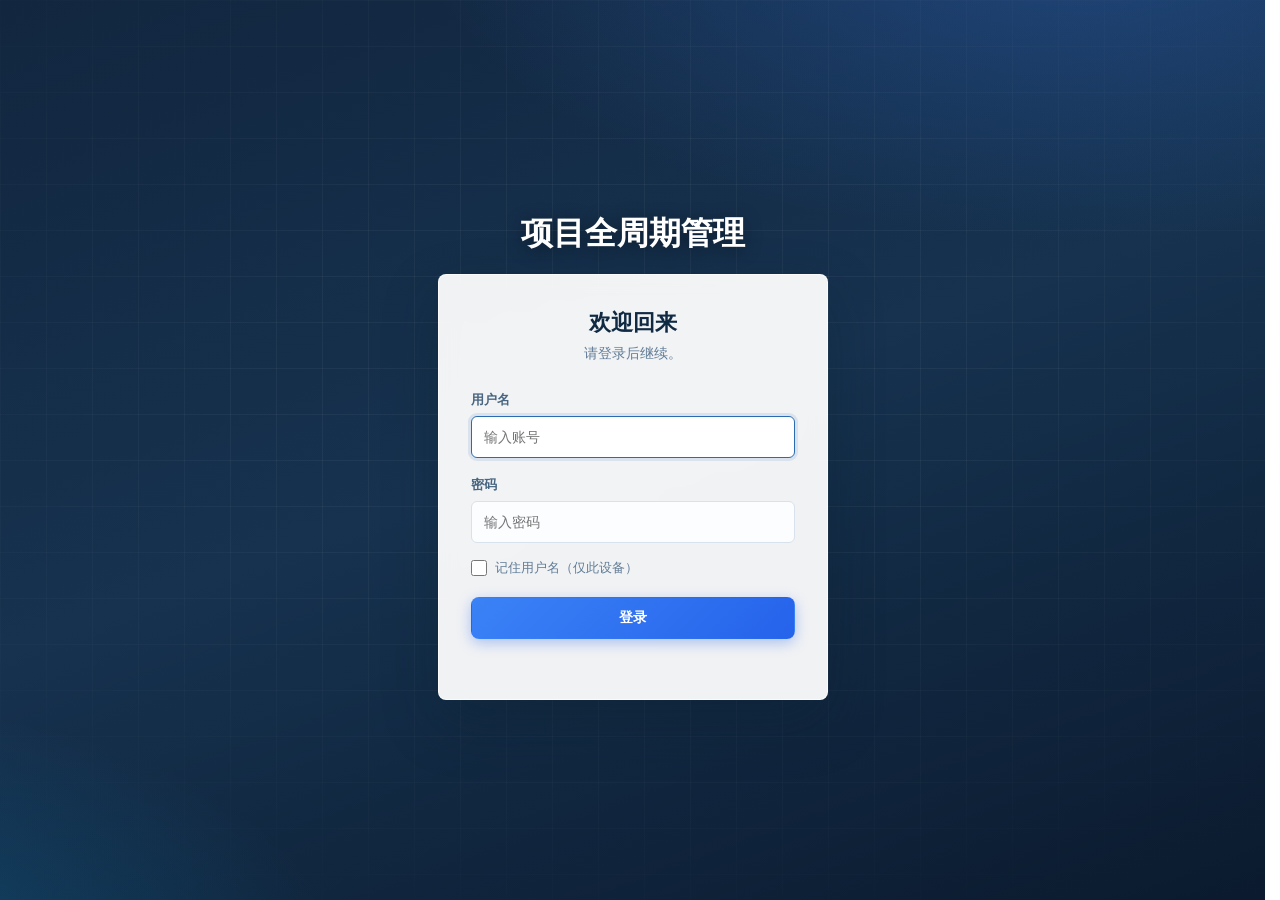
==== commit 7a9eb3a8: "安全加固：上传目录鉴权、token吊销、登录限流、强制首登改密与seq并发修复 - /uploads/** 纳入 AuthFilter，img 场景支持 ?token= 查询参数 - 改密/禁用/删除" ====
--- a/src/main/resources/static/login.html
+++ b/src/main/resources/static/login.html
@@ -4,7 +4,7 @@
   <meta charset="UTF-8">
   <meta name="viewport" content="width=device-width, initial-scale=1.0">
   <title>&#39033;&#30446;&#20840;&#21608;&#26399;&#31649;&#29702; - &#30331;&#24405;</title>
-  <link rel="stylesheet" href="css/style.css?v=20260827-1">
+  <link rel="stylesheet" href="css/style.css?v=20261015-1">
   <style>
     :root {
       --ink: #102a43;
@@ -19,14 +19,22 @@
       display: grid;
       place-items: center;
       padding: 28px;
-      background: #16324f url('images/login-bg.png') center / cover no-repeat fixed;
+      background:
+        radial-gradient(1100px 550px at 85% -10%, rgba(59, 130, 246, 0.32), transparent 60%),
+        radial-gradient(850px 480px at -10% 108%, rgba(14, 165, 233, 0.22), transparent 55%),
+        linear-gradient(160deg, #12263f 0%, #16324f 48%, #0b1a2e 100%);
       color: var(--ink);
     }
     body.auth-page::before {
       content: '';
       position: fixed;
       inset: 0;
-      background: rgba(15, 35, 60, 0.18);
+      background-image:
+        linear-gradient(rgba(255, 255, 255, 0.045) 1px, transparent 1px),
+        linear-gradient(90deg, rgba(255, 255, 255, 0.045) 1px, transparent 1px);
+      background-size: 46px 46px;
+      mask-image: radial-gradient(ellipse 78% 68% at 50% 42%, #000 35%, transparent 100%);
+      -webkit-mask-image: radial-gradient(ellipse 78% 68% at 50% 42%, #000 35%, transparent 100%);
       pointer-events: none;
     }
     .auth-shell {
@@ -158,8 +166,8 @@
           <input type="password" id="loginPassword" required maxlength="100" autocomplete="current-password" placeholder="&#36755;&#20837;&#23494;&#30721;">
         </label>
         <label class="auth-remember">
-          <input type="checkbox" id="rememberPassword">
-          <span>&#35760;&#20303;&#23494;&#30721;&#65288;&#20165;&#27492;&#35774;&#22791;&#65289;</span>
+          <input type="checkbox" id="rememberUsername">
+          <span>&#35760;&#20303;&#29992;&#25143;&#21517;&#65288;&#20165;&#27492;&#35774;&#22791;&#65289;</span>
         </label>
         <div class="auth-actions">
           <button type="submit" class="btn btn-primary">&#30331;&#24405;</button>
@@ -172,12 +180,11 @@
   <script>
     const TOKEN_KEY = 'bugclose_token';
     const REMEMBERED_USERNAME_KEY = 'bugclose_remembered_username';
-    const REMEMBERED_PASSWORD_KEY = 'bugclose_remembered_password';
     const LOGIN_API = '/api/auth/login';
 
     const usernameEl = document.getElementById('loginUsername');
     const passwordEl = document.getElementById('loginPassword');
-    const rememberEl = document.getElementById('rememberPassword');
+    const rememberEl = document.getElementById('rememberUsername');
     const messageEl = document.getElementById('loginMessage');
     const getToken = () => localStorage.getItem(TOKEN_KEY);
     const setToken = (token) => {
@@ -187,19 +194,17 @@
     const getNextUrl = () => {
       const params = new URLSearchParams(location.search);
       const next = params.get('next');
-      return next && next.startsWith('/') ? next : '/';
+      // 仅允许站内相对路径；拒绝 "//evil.com" 这类协议相对跳转
+      return next && next.startsWith('/') && !next.startsWith('//') ? next : '/';
     };
     const showMessage = (msg) => { messageEl.textContent = msg || ''; };
-    const clearRememberedPassword = () => {
-      localStorage.removeItem(REMEMBERED_USERNAME_KEY);
-      localStorage.removeItem(REMEMBERED_PASSWORD_KEY);
-    };
+
+    // 安全整改：历史版本曾明文存密码，这里统一清理，只保留用户名
+    localStorage.removeItem('bugclose_remembered_password');
 
     const rememberedUsername = localStorage.getItem(REMEMBERED_USERNAME_KEY);
-    const rememberedPassword = localStorage.getItem(REMEMBERED_PASSWORD_KEY);
-    if (rememberedUsername && rememberedPassword) {
+    if (rememberedUsername) {
       usernameEl.value = rememberedUsername;
-      passwordEl.value = rememberedPassword;
       rememberEl.checked = true;
     }
 
@@ -228,9 +233,8 @@
         }
         if (rememberEl.checked) {
           localStorage.setItem(REMEMBERED_USERNAME_KEY, username);
-          localStorage.setItem(REMEMBERED_PASSWORD_KEY, password);
         } else {
-          clearRememberedPassword();
+          localStorage.removeItem(REMEMBERED_USERNAME_KEY);
         }
         setToken(data.token);
         location.replace(getNextUrl());
@@ -239,7 +243,8 @@
       }
     });
 
-    usernameEl.focus();
+    // 已记住用户名时直接聚焦密码框
+    (rememberedUsername ? passwordEl : usernameEl).focus();
   </script>
 </body>
 </html>
--- a/src/main/resources/static/css/style.css
+++ b/src/main/resources/static/css/style.css
@@ -53,11 +53,11 @@
 .nav-btn:hover { background: #eaf1fc; border-color: #cfdffb; color: #1e40af; }
 .nav-btn:active { transform: scale(0.97); }
 .nav-btn.active {
-  background: linear-gradient(135deg, #3b82f6, #2563eb);
+  background: #334155;
   color: #fff; border-color: transparent; font-weight: 600;
-  box-shadow: 0 4px 12px rgba(37, 99, 235, 0.32);
-}
-.nav-btn.active:hover { background: linear-gradient(135deg, #2563eb, #1d4ed8); color: #fff; }
+  box-shadow: 0 2px 8px rgba(51, 65, 85, 0.25);
+}
+.nav-btn.active:hover { background: #1e293b; color: #fff; }
 
 /* 导航/二级 tab 点击水波纹 */
 .tab-ripple {
@@ -464,7 +464,7 @@
   font-weight: 600;
   color: #444;
 }
-.modal input[type=text], .modal textarea, .modal select {
+.modal input[type=text], .modal input[type=password], .modal textarea, .modal select {
   display: block;
   width: 100%;
   margin-top: 5px;
@@ -477,6 +477,8 @@
   outline: none;
 }
 .modal input:focus, .modal textarea:focus, .modal select:focus { border-color: var(--primary); box-shadow: var(--ring); }
+.modal-hint { margin: -6px 0 14px; color: #667085; font-size: 13px; }
+.form-message { min-height: 18px; margin-top: 4px; color: #c0392b; font-size: 13px; }
 .form-row { display: flex; gap: 14px; }
 .form-row label { flex: 1; }
 .form-row .detail-field { flex: 1; }
@@ -801,8 +803,8 @@
 }
 .nav-sub-btn:hover { background: #dbeafe; color: #1e3a8a; }
 .nav-sub-btn:active { transform: scale(0.96); }
-.nav-sub-btn.active { background: #2563eb; color: #fff; font-weight: 600; }
-.nav-sub-btn.active:hover { background: #1d4ed8; color: #fff; }
+.nav-sub-btn.active { background: #e2e8f0; color: #1e293b; font-weight: 600; }
+.nav-sub-btn.active:hover { background: #cbd5e1; color: #1e293b; }
 
 .admin-panel .filter-bar { display: flex; align-items: center; gap: 12px; margin-bottom: 12px; }
 
@@ -842,3 +844,47 @@
 
 /* 系统管理只读提示 */
 .admin-hint { flex: 1; font-size: 12px; color: #94a3b8; }
+
+/* ===== 首页 ===== */
+.home-container {
+  display: flex; flex-direction: column; align-items: center; justify-content: center;
+  height: 100%; min-height: 70vh; text-align: center; gap: 24px; padding: 40px 20px;
+}
+.home-logo svg { filter: drop-shadow(0 4px 12px rgba(51,65,85,.18)); }
+.home-title { font-size: 32px; font-weight: 700; color: #1e293b; letter-spacing: 2px; }
+.home-subtitle { font-size: 15px; color: #64748b; letter-spacing: 1px; margin-top: -8px; }
+
+/* 流程卡片 */
+.home-flow {
+  display: flex; align-items: center; gap: 0; margin-top: 12px;
+  flex-wrap: wrap; justify-content: center;
+}
+.home-flow-step {
+  display: flex; flex-direction: column; align-items: center; gap: 8px;
+  background: #fff; border: 1px solid #e2e8f0; border-radius: 12px;
+  padding: 20px 24px; min-width: 140px;
+  transition: transform .2s, box-shadow .2s;
+}
+.home-flow-step:hover { transform: translateY(-3px); box-shadow: 0 6px 20px rgba(0,0,0,.08); }
+.flow-icon {
+  width: 48px; height: 48px; border-radius: 12px;
+  display: flex; align-items: center; justify-content: center;
+}
+.flow-req { background: #ede9fe; color: #7c3aed; }
+.flow-doc { background: #e0f2fe; color: #0284c7; }
+.flow-case { background: #dcfce7; color: #16a34a; }
+.flow-bug { background: #fee2e2; color: #dc2626; }
+.flow-label { font-size: 15px; font-weight: 600; color: #1e293b; }
+.flow-desc { font-size: 12px; color: #94a3b8; }
+.flow-arrow { font-size: 22px; color: #cbd5e1; margin: 0 6px; font-weight: 300; }
+
+/* 特性亮点 */
+.home-features {
+  display: flex; gap: 16px; flex-wrap: wrap; justify-content: center; margin-top: 8px;
+}
+.home-feature {
+  display: flex; align-items: center; gap: 8px;
+  background: #f8fafc; border: 1px solid #e2e8f0; border-radius: 20px;
+  padding: 8px 18px; font-size: 13px; color: #475569; font-weight: 500;
+}
+.feature-icon { font-size: 16px; }
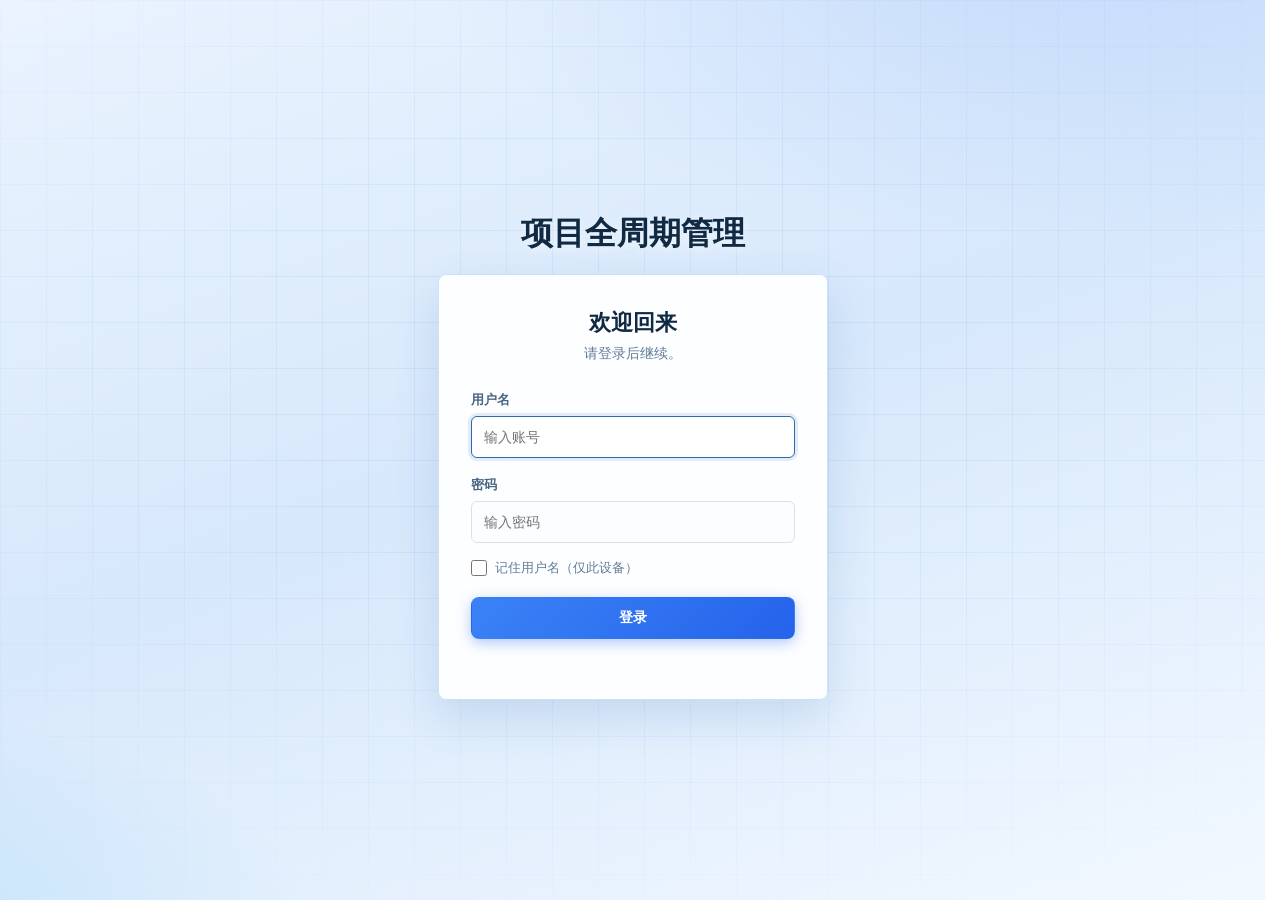
==== commit 369db09d: "登录页背景改为浅蓝色渐变方案" ====
--- a/src/main/resources/static/login.html
+++ b/src/main/resources/static/login.html
@@ -20,9 +20,9 @@
       place-items: center;
       padding: 28px;
       background:
-        radial-gradient(1100px 550px at 85% -10%, rgba(59, 130, 246, 0.32), transparent 60%),
-        radial-gradient(850px 480px at -10% 108%, rgba(14, 165, 233, 0.22), transparent 55%),
-        linear-gradient(160deg, #12263f 0%, #16324f 48%, #0b1a2e 100%);
+        radial-gradient(1100px 550px at 85% -10%, rgba(59, 130, 246, 0.18), transparent 60%),
+        radial-gradient(850px 480px at -10% 108%, rgba(14, 165, 233, 0.15), transparent 55%),
+        linear-gradient(160deg, #eaf3fe 0%, #d7e8fb 48%, #f2f8ff 100%);
       color: var(--ink);
     }
     body.auth-page::before {
@@ -30,8 +30,8 @@
       position: fixed;
       inset: 0;
       background-image:
-        linear-gradient(rgba(255, 255, 255, 0.045) 1px, transparent 1px),
-        linear-gradient(90deg, rgba(255, 255, 255, 0.045) 1px, transparent 1px);
+        linear-gradient(rgba(37, 99, 235, 0.07) 1px, transparent 1px),
+        linear-gradient(90deg, rgba(37, 99, 235, 0.07) 1px, transparent 1px);
       background-size: 46px 46px;
       mask-image: radial-gradient(ellipse 78% 68% at 50% 42%, #000 35%, transparent 100%);
       -webkit-mask-image: radial-gradient(ellipse 78% 68% at 50% 42%, #000 35%, transparent 100%);
@@ -45,8 +45,8 @@
     .auth-brand {
       margin-bottom: 22px;
       text-align: center;
-      color: #fff;
-      text-shadow: 0 3px 18px rgba(0, 0, 0, 0.42);
+      color: var(--ink);
+      text-shadow: 0 2px 10px rgba(255, 255, 255, 0.6);
     }
     .auth-brand h1 {
       margin: 14px 0 0;
@@ -57,11 +57,11 @@
     .auth-card {
       width: 100%;
       padding: 34px 32px 28px;
-      border: 1px solid rgba(255, 255, 255, 0.72);
+      border: 1px solid #cfe0f4;
       border-radius: 8px;
-      background: rgba(255, 255, 255, 0.94);
-      box-shadow: 0 22px 55px rgba(10, 31, 42, 0.28);
-      backdrop-filter: blur(10px);
+      background: rgba(255, 255, 255, 0.92);
+      box-shadow: 0 18px 44px rgba(43, 108, 176, 0.16);
+      backdrop-filter: blur(8px);
     }
     .auth-card h2 {
       margin: 0 0 8px;
